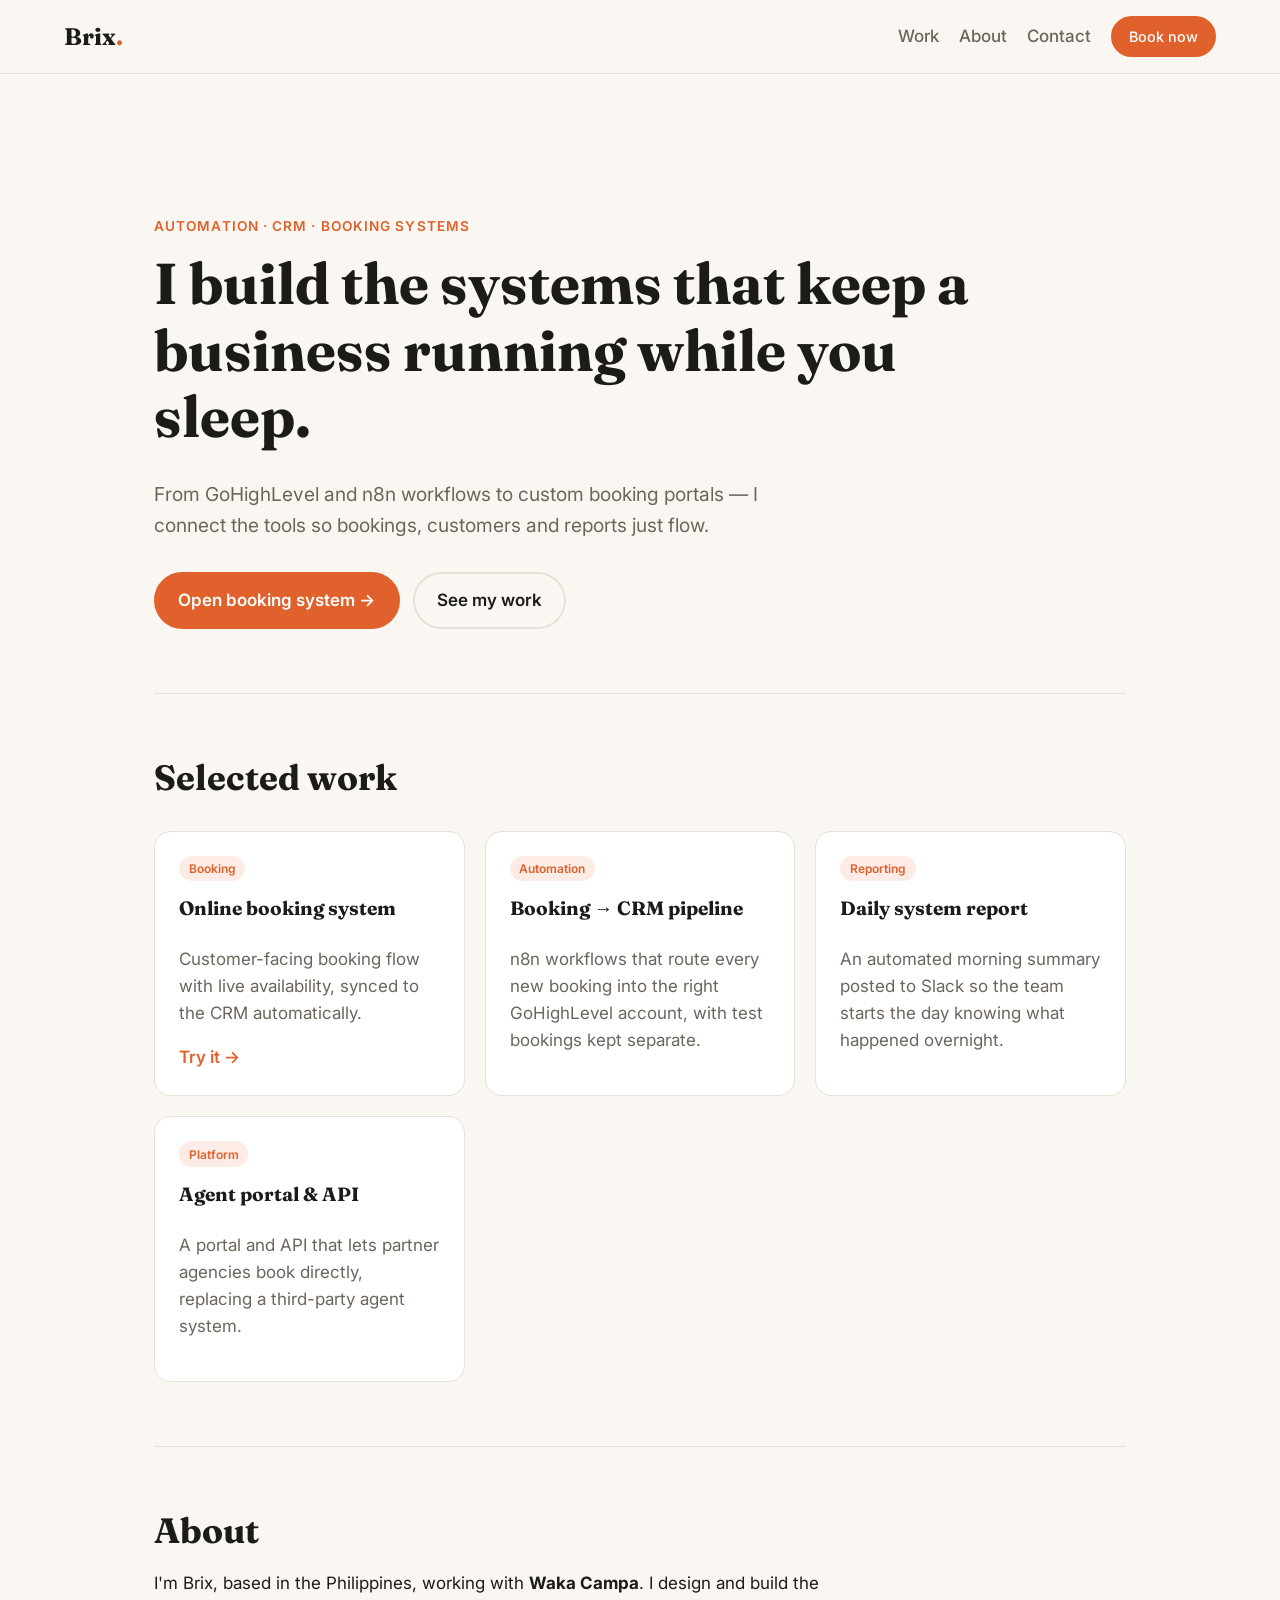
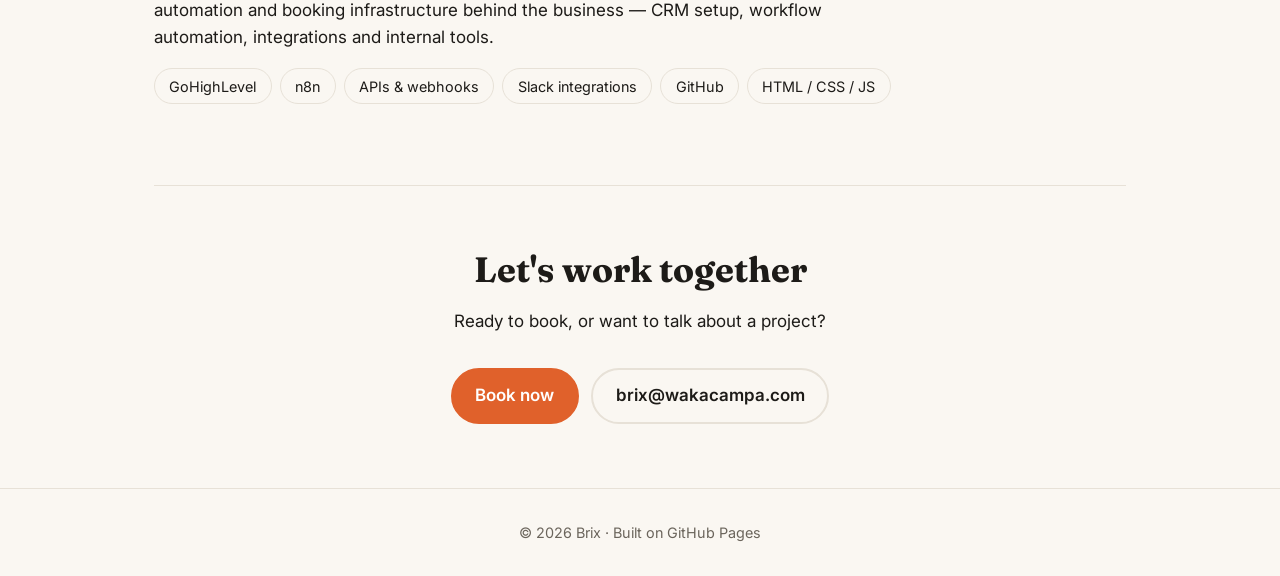
==== index.html @ 2afc06ea "Add files via upload" ====
<!doctype html>
<html lang="en">
<head>
  <meta charset="utf-8">
  <meta name="viewport" content="width=device-width, initial-scale=1">
  <title>Brix — Portfolio</title>
  <meta name="description" content="Portfolio of Brix — automation, CRM systems and booking platforms.">
  <link rel="preconnect" href="https://fonts.googleapis.com">
  <link href="https://fonts.googleapis.com/css2?family=Fraunces:opsz,wght@9..144,600;9..144,700&family=Inter:wght@400;500;600&display=swap" rel="stylesheet">
  <link rel="stylesheet" href="style.css">
</head>
<body>
  <header class="nav">
    <a class="brand" href="index.html">Brix<span>.</span></a>
    <nav>
      <a href="#work">Work</a>
      <a href="#about">About</a>
      <a href="#contact">Contact</a>
      <a class="btn btn-small" href="booking.html">Book now</a>
    </nav>
  </header>

  <main>
    <section class="hero">
      <p class="eyebrow">Automation · CRM · Booking systems</p>
      <h1>I build the systems that keep a business running while you sleep.</h1>
      <p class="lead">From GoHighLevel and n8n workflows to custom booking portals — I connect the tools so bookings, customers and reports just flow.</p>
      <div class="hero-actions">
        <a class="btn" href="booking.html">Open booking system →</a>
        <a class="btn btn-ghost" href="#work">See my work</a>
      </div>
    </section>

    <section id="work" class="section">
      <h2>Selected work</h2>
      <div class="grid">
        <article class="card">
          <span class="tag">Booking</span>
          <h3>Online booking system</h3>
          <p>Customer-facing booking flow with live availability, synced to the CRM automatically.</p>
          <a class="card-link" href="booking.html">Try it →</a>
        </article>
        <article class="card">
          <span class="tag">Automation</span>
          <h3>Booking → CRM pipeline</h3>
          <p>n8n workflows that route every new booking into the right GoHighLevel account, with test bookings kept separate.</p>
        </article>
        <article class="card">
          <span class="tag">Reporting</span>
          <h3>Daily system report</h3>
          <p>An automated morning summary posted to Slack so the team starts the day knowing what happened overnight.</p>
        </article>
        <article class="card">
          <span class="tag">Platform</span>
          <h3>Agent portal &amp; API</h3>
          <p>A portal and API that lets partner agencies book directly, replacing a third-party agent system.</p>
        </article>
      </div>
    </section>

    <section id="about" class="section about">
      <h2>About</h2>
      <p>I'm Brix, based in the Philippines, working with <strong>Waka Campa</strong>. I design and build the automation and booking infrastructure behind the business — CRM setup, workflow automation, integrations and internal tools.</p>
      <ul class="skills">
        <li>GoHighLevel</li><li>n8n</li><li>APIs &amp; webhooks</li><li>Slack integrations</li><li>GitHub</li><li>HTML / CSS / JS</li>
      </ul>
    </section>

    <section id="contact" class="section cta">
      <h2>Let's work together</h2>
      <p>Ready to book, or want to talk about a project?</p>
      <div class="hero-actions">
        <a class="btn" href="booking.html">Book now</a>
        <a class="btn btn-ghost" href="mailto:brix@wakacampa.com">brix@wakacampa.com</a>
      </div>
    </section>
  </main>

  <footer class="footer">© <span id="year"></span> Brix · Built on GitHub Pages</footer>
  <script>document.getElementById('year').textContent = new Date().getFullYear();</script>
</body>
</html>
---- style.css ----
:root {
  --bg: #faf7f2;
  --surface: #ffffff;
  --text: #1d1b18;
  --muted: #6b655c;
  --accent: #e0612b;
  --accent-ink: #ffffff;
  --border: #e7e1d7;
  --radius: 16px;
}
@media (prefers-color-scheme: dark) {
  :root {
    --bg: #15130f;
    --surface: #1f1c17;
    --text: #f3eee6;
    --muted: #a69e92;
    --accent: #f07a45;
    --border: #2f2a23;
  }
}

* { box-sizing: border-box; }
html { scroll-behavior: smooth; }
body {
  margin: 0;
  background: var(--bg);
  color: var(--text);
  font: 400 17px/1.6 "Inter", system-ui, sans-serif;
}
a { color: inherit; }
h1, h2, h3 { font-family: "Fraunces", Georgia, serif; line-height: 1.15; margin: 0 0 .5em; }
h1 { font-size: clamp(2.2rem, 5vw, 3.6rem); }
h2 { font-size: clamp(1.6rem, 3vw, 2.2rem); }
h3 { font-size: 1.2rem; }

/* Nav */
.nav {
  position: sticky; top: 0; z-index: 10;
  display: flex; align-items: center; justify-content: space-between; gap: 1rem;
  padding: 1rem clamp(16px, 5vw, 64px);
  background: color-mix(in srgb, var(--bg) 85%, transparent);
  backdrop-filter: blur(10px);
  border-bottom: 1px solid var(--border);
}
.brand { font-family: "Fraunces", serif; font-size: 1.5rem; font-weight: 700; text-decoration: none; }
.brand span { color: var(--accent); }
.nav nav { display: flex; align-items: center; gap: 1.25rem; flex-wrap: wrap; }
.nav nav a { text-decoration: none; color: var(--muted); font-weight: 500; }
.nav nav a:hover { color: var(--text); }

/* Buttons */
.btn {
  display: inline-block; padding: .8rem 1.4rem; border-radius: 999px;
  background: var(--accent); color: var(--accent-ink) !important;
  text-decoration: none; font-weight: 600; border: 2px solid var(--accent);
  transition: transform .15s ease;
}
.btn:hover { transform: translateY(-2px); }
.btn-ghost { background: transparent; color: var(--text) !important; border-color: var(--border); }
.btn-small { padding: .45rem 1rem; font-size: .9rem; }

/* Layout */
main { max-width: 1100px; margin: 0 auto; padding: 0 clamp(16px, 5vw, 64px); }
.hero { padding: clamp(4rem, 12vw, 8rem) 0 4rem; max-width: 820px; }
.eyebrow { color: var(--accent); font-weight: 600; text-transform: uppercase; letter-spacing: .08em; font-size: .85rem; }
.lead { font-size: 1.2rem; color: var(--muted); max-width: 640px; }
.hero-actions { display: flex; gap: .8rem; flex-wrap: wrap; margin-top: 2rem; }
.section { padding: 4rem 0; border-top: 1px solid var(--border); }

/* Cards */
.grid { display: grid; grid-template-columns: repeat(auto-fit, minmax(240px, 1fr)); gap: 1.25rem; margin-top: 2rem; }
.card {
  background: var(--surface); border: 1px solid var(--border); border-radius: var(--radius);
  padding: 1.5rem; display: flex; flex-direction: column;
}
.card p { color: var(--muted); flex: 1; }
.tag { align-self: flex-start; font-size: .75rem; font-weight: 600; color: var(--accent);
  background: color-mix(in srgb, var(--accent) 12%, transparent); padding: .2rem .6rem; border-radius: 999px; margin-bottom: 1rem; }
.card-link { color: var(--accent); font-weight: 600; text-decoration: none; }

.about p { max-width: 700px; }
.skills { list-style: none; padding: 0; display: flex; flex-wrap: wrap; gap: .5rem; }
.skills li { border: 1px solid var(--border); border-radius: 999px; padding: .35rem .9rem; font-size: .9rem; }
.cta { text-align: center; }
.cta .hero-actions { justify-content: center; }

/* Booking page */
.booking { padding-top: 3rem; padding-bottom: 3rem; }
.booking-frame {
  margin-top: 2rem; background: var(--surface); border: 1px solid var(--border);
  border-radius: var(--radius); overflow: hidden; min-height: 70vh;
}
.booking-frame iframe { width: 100%; height: 80vh; border: 0; display: block; }
.booking-empty { padding: 3rem 1.5rem; text-align: center; color: var(--muted); }
.fallback { color: var(--muted); font-size: .95rem; }
.fallback a { color: var(--accent); }
code { background: var(--border); padding: .1rem .4rem; border-radius: 6px; font-size: .9em; }

.footer { text-align: center; color: var(--muted); padding: 2rem 16px; font-size: .9rem; border-top: 1px solid var(--border); }
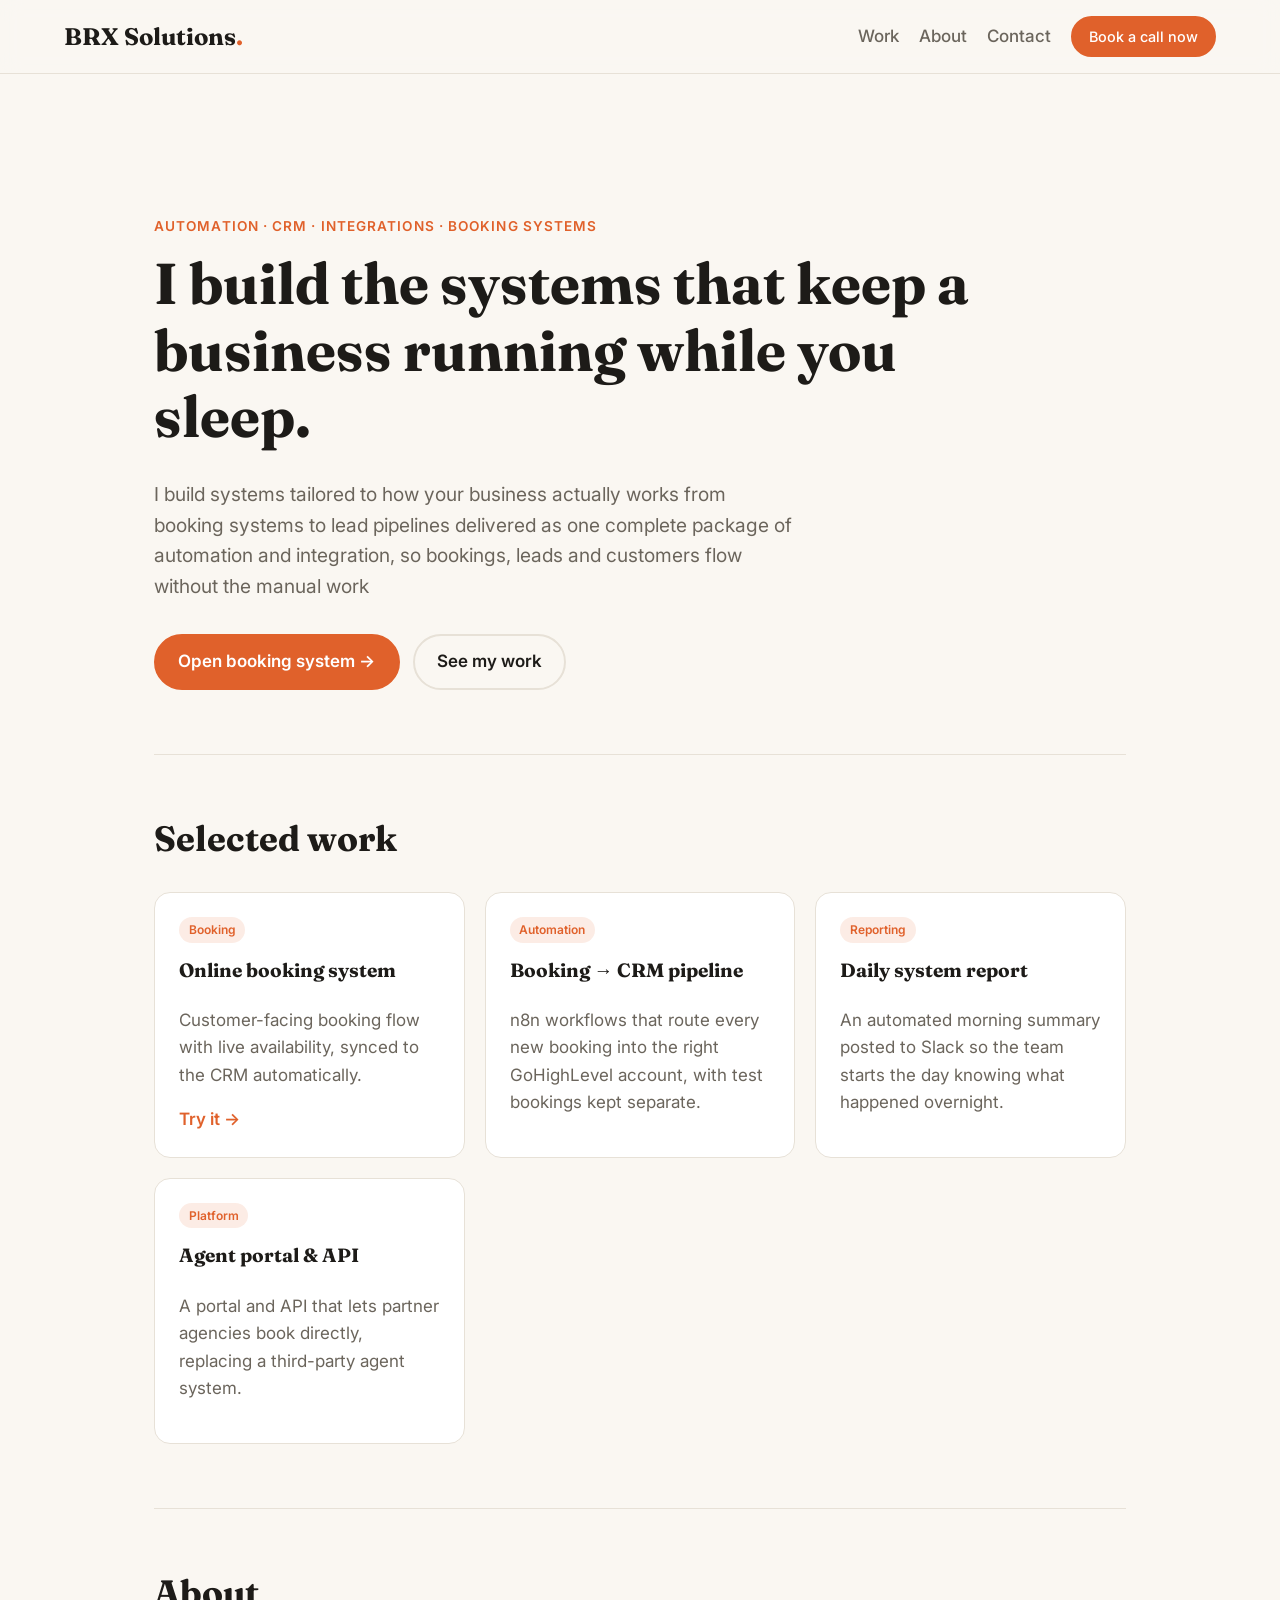
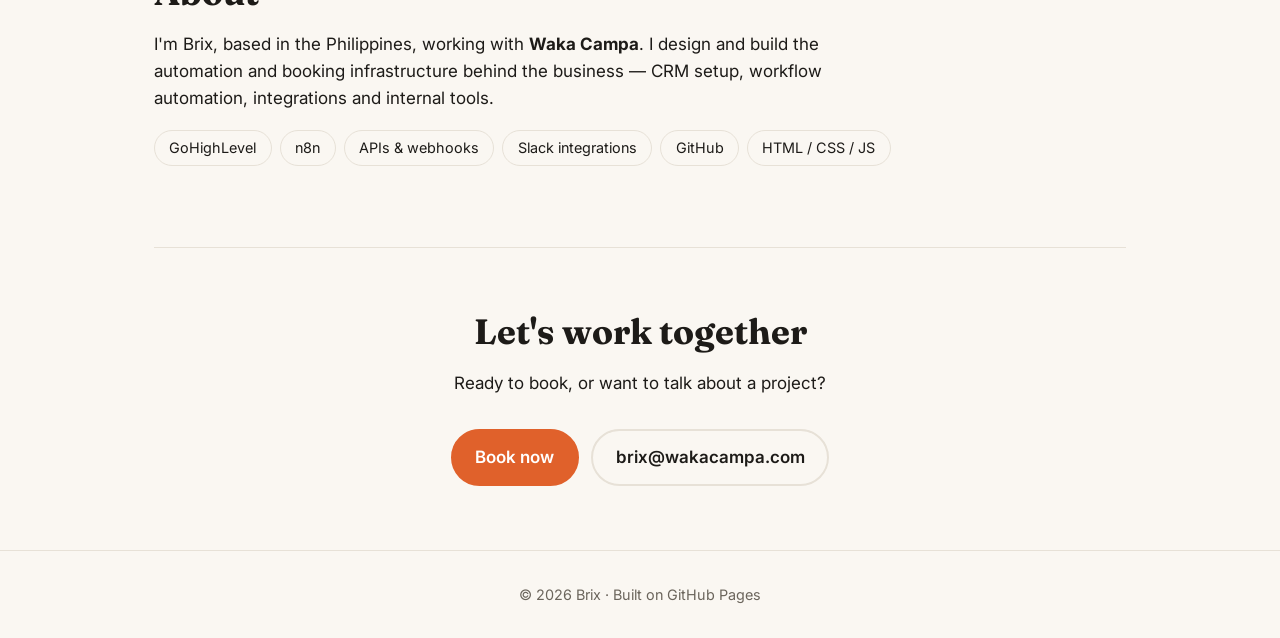
==== commit 0bf51178: "Update index.html" ====
--- a/index.html
+++ b/index.html
@@ -11,20 +11,20 @@
 </head>
 <body>
   <header class="nav">
-    <a class="brand" href="index.html">Brix<span>.</span></a>
+    <a class="brand" href="index.html">BRX Solutions<span>.</span></a>
     <nav>
       <a href="#work">Work</a>
       <a href="#about">About</a>
       <a href="#contact">Contact</a>
-      <a class="btn btn-small" href="booking.html">Book now</a>
+      <a class="btn btn-small" href="booking.html">Book a call now</a>
     </nav>
   </header>
 
   <main>
     <section class="hero">
-      <p class="eyebrow">Automation · CRM · Booking systems</p>
+      <p class="eyebrow">Automation · CRM · Integrations · Booking systems</p>
       <h1>I build the systems that keep a business running while you sleep.</h1>
-      <p class="lead">From GoHighLevel and n8n workflows to custom booking portals — I connect the tools so bookings, customers and reports just flow.</p>
+      <p class="lead">I build systems tailored to how your business actually works from booking systems to lead pipelines delivered as one complete package of automation and integration, so bookings, leads and customers flow without the manual work</p>
       <div class="hero-actions">
         <a class="btn" href="booking.html">Open booking system →</a>
         <a class="btn btn-ghost" href="#work">See my work</a>
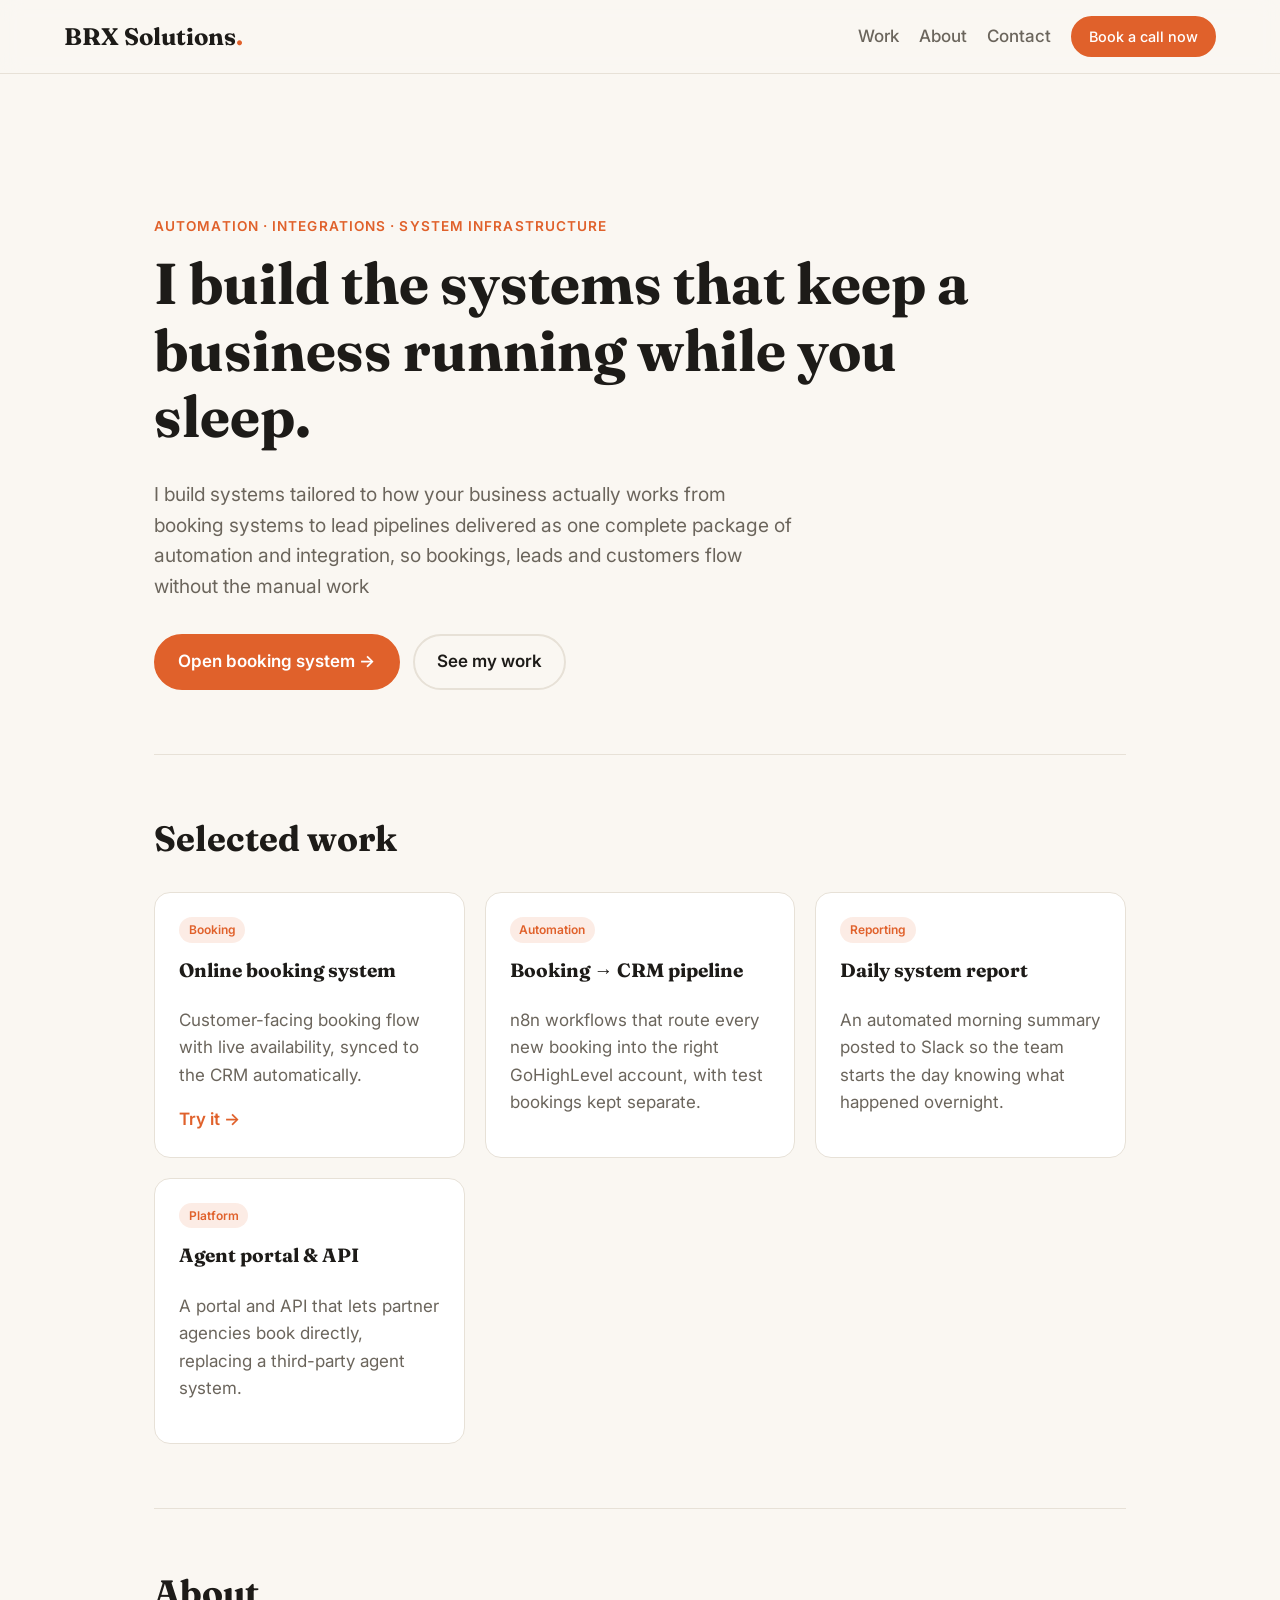
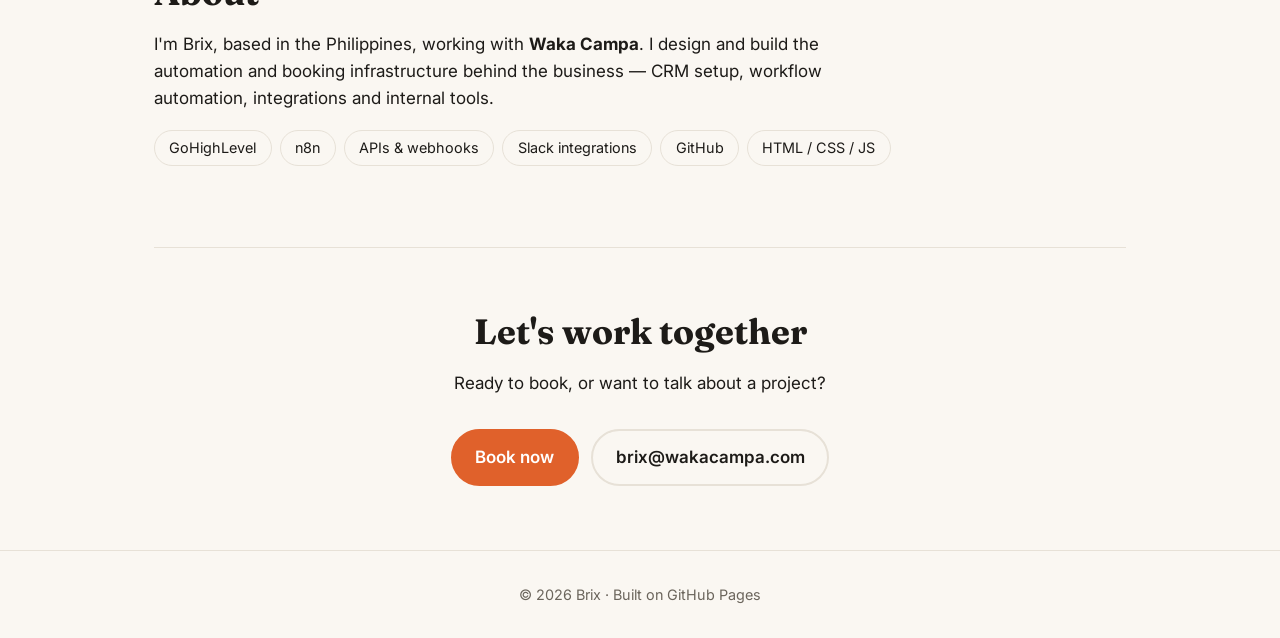
==== commit 37025fea: "Update index.html" ====
--- a/index.html
+++ b/index.html
@@ -22,7 +22,7 @@
 
   <main>
     <section class="hero">
-      <p class="eyebrow">Automation · CRM · Integrations · Booking systems</p>
+      <p class="eyebrow">Automation · Integrations · System Infrastructure</p>
       <h1>I build the systems that keep a business running while you sleep.</h1>
       <p class="lead">I build systems tailored to how your business actually works from booking systems to lead pipelines delivered as one complete package of automation and integration, so bookings, leads and customers flow without the manual work</p>
       <div class="hero-actions">
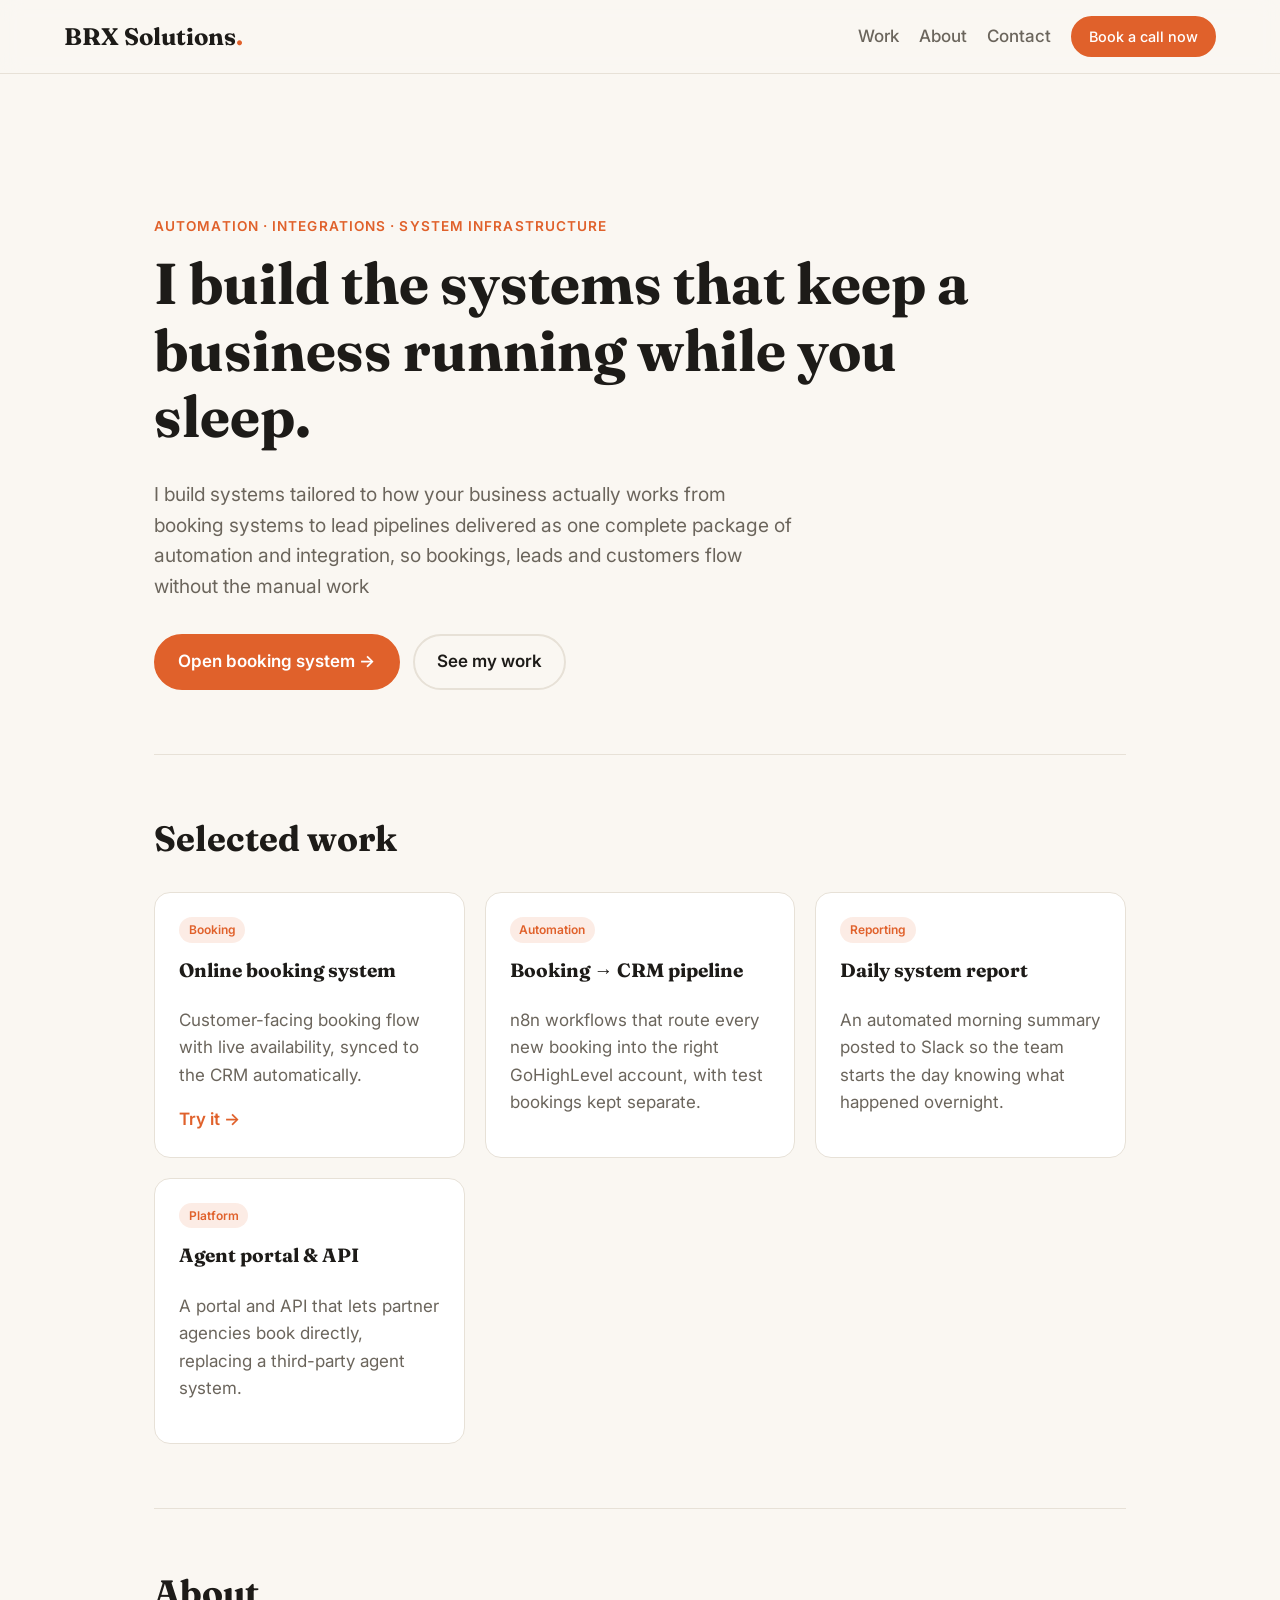
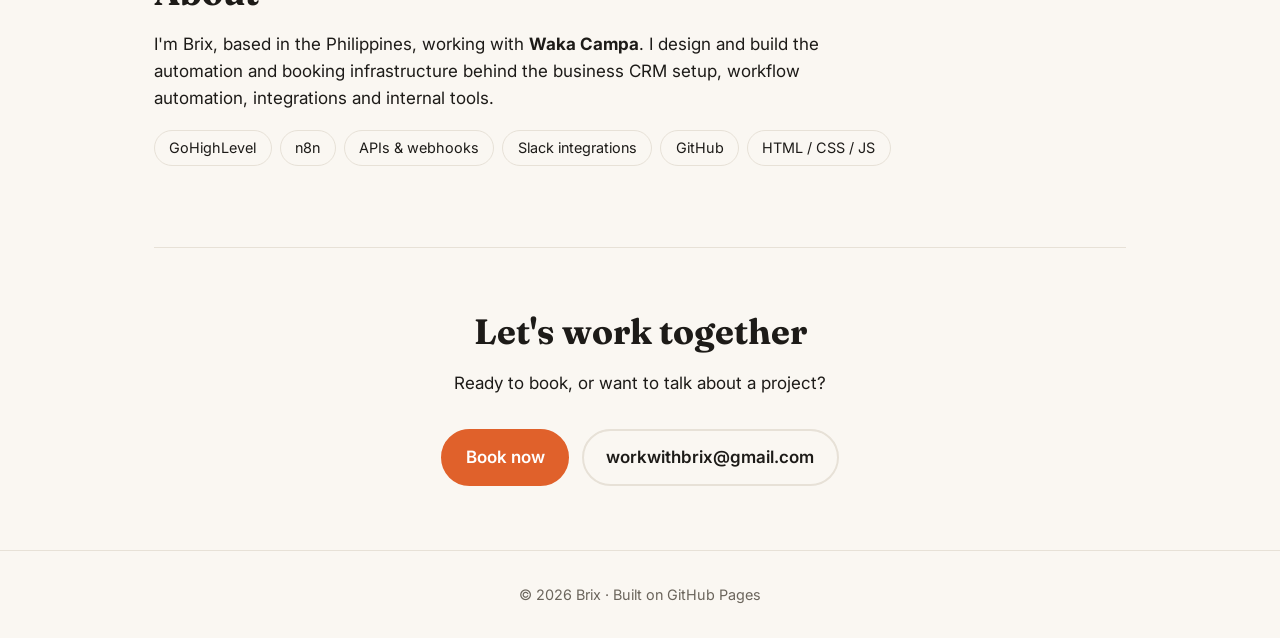
==== commit 9b67f7ae: "Update index.html" ====
--- a/index.html
+++ b/index.html
@@ -60,7 +60,7 @@
 
     <section id="about" class="section about">
       <h2>About</h2>
-      <p>I'm Brix, based in the Philippines, working with <strong>Waka Campa</strong>. I design and build the automation and booking infrastructure behind the business — CRM setup, workflow automation, integrations and internal tools.</p>
+      <p>I'm Brix, based in the Philippines, working with <strong>Waka Campa</strong>. I design and build the automation and booking infrastructure behind the business CRM setup, workflow automation, integrations and internal tools.</p>
       <ul class="skills">
         <li>GoHighLevel</li><li>n8n</li><li>APIs &amp; webhooks</li><li>Slack integrations</li><li>GitHub</li><li>HTML / CSS / JS</li>
       </ul>
@@ -71,7 +71,7 @@
       <p>Ready to book, or want to talk about a project?</p>
       <div class="hero-actions">
         <a class="btn" href="booking.html">Book now</a>
-        <a class="btn btn-ghost" href="mailto:brix@wakacampa.com">brix@wakacampa.com</a>
+        <a class="btn btn-ghost" href="mailto:workwithbrix@gmail.com">workwithbrix@gmail.com</a>
       </div>
     </section>
   </main>
